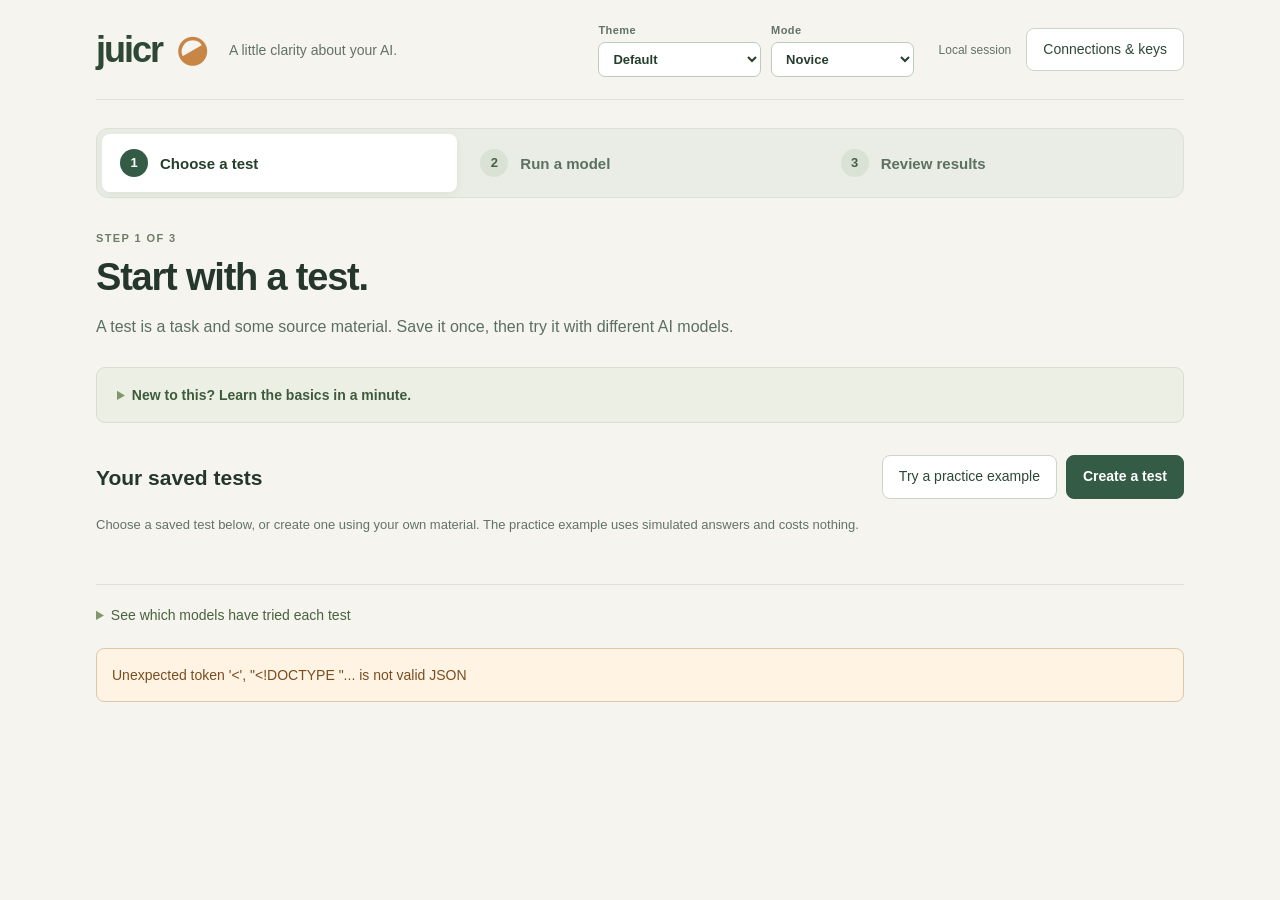
==== local_ui.html @ f1b184eb "Build local JUICR workbench with reusable tests and JSON CLI" ====
<!doctype html>
<html lang="en" data-theme="default" data-mode="novice"><head><meta charset="utf-8"><meta name="viewport" content="width=device-width, initial-scale=1"><title>JUICR · model workbench</title><script src="/local_appearance.js"></script><link rel="stylesheet" href="/local_ui.css"><script src="/local_ui.js" defer></script></head>
<body><main>
<header><a class="brand" href="/">juicr<span>◒</span></a><span class="tagline">A little clarity about your AI.</span><div class="appearance-controls"><label>Theme<select id="theme-choice" aria-label="Theme" title="Theme changes colors only"><option value="default">Default</option><option value="lemonade">Lemonade</option><option value="espresso">Espresso</option><option value="cyberpunk">Cyberpunk</option></select></label><label>Mode<select id="mode-choice" aria-label="Mode" title="Mode changes spacing and the amount of guidance"><option value="novice">Novice</option><option value="learned">Learned</option><option value="expert">Expert</option></select></label></div><div class="header-actions"><span id="connection">Local session</span><button id="connections-toggle" aria-expanded="false" aria-controls="connections-panel">Connections & keys</button></div></header><p id="appearance-status" class="sr-only" role="status" aria-live="polite"></p>
<nav class="journey" aria-label="Main steps"><button id="nav-tests" aria-current="step"><span>1</span> Choose a test</button><button id="nav-run"><span>2</span> Run a model</button><button id="nav-results"><span>3</span> Review results</button></nav>
<section class="intro"><div><div class="eyebrow" id="page-kicker">STEP 1 OF 3</div><h1 id="page-title">Start with a test.</h1><p id="page-description">A test is a task and some source material. Save it once, then try it with different AI models.</p></div></section>
<details class="basics"><summary>New to this? Learn the basics in a minute.</summary><div class="basics-grid"><div><strong>A test is the question.</strong><p>It keeps the task and source material the same, so you have a useful basis for comparison.</p></div><div><strong>A model writes the answer.</strong><p>Different models can approach the same task differently. A connection tells JUICR where that model runs.</p></div><div><strong>A result is one saved answer.</strong><p>Run one test now, another later. Your answers stay here so you can compare them when you’re ready.</p></div></div><p class="hint">Start with the saved settings. When you want to experiment, change one setting at a time and compare the answers. A faster answer is not necessarily a better answer.</p></details>
<section id="connections-panel" class="panel connections-panel" hidden><div class="section-head"><div><h2>Connect your model services</h2><p class="hint">An API key is a password that lets JUICR use a service. Enter it here once; it stays out of your saved results.</p></div><button id="connections-close" aria-label="Close connections">Close</button></div><div class="connection-cards">
<form id="lemonade-form" autocomplete="off"><h3>Lemonade <span id="lemonade-key-status" class="key-status">Not configured</span></h3><p class="hint">Models running on your own server.</p><label>Server address<input id="lemonade-url" type="url" value="http://10.138.6.1:13305/api/v1" required></label><label>Lemonade API key<input id="lemonade-key" type="password" autocomplete="new-password" placeholder="Paste your key here" aria-describedby="key-storage-note"></label><label class="remember"><input id="lemonade-remember" type="checkbox"> Remember on this computer</label><div class="connection-actions"><button type="submit">Save key</button><button type="button" id="lemonade-test">Test connection</button><button type="button" id="lemonade-remove">Remove key</button></div><p id="lemonade-feedback" class="hint" role="status"></p></form>
<form id="openrouter-form" autocomplete="off"><h3>OpenRouter <span id="openrouter-key-status" class="key-status">Not configured</span></h3><p class="hint">Hosted models. Sending a test may use paid credits.</p><label>OpenRouter API key<input id="openrouter-key" type="password" autocomplete="new-password" placeholder="Paste your key here" aria-describedby="key-storage-note"></label><label class="remember"><input id="openrouter-remember" type="checkbox"> Remember on this computer</label><div class="connection-actions"><button type="submit">Save key</button><button type="button" id="openrouter-test">Test connection</button><button type="button" id="openrouter-remove">Remove key</button></div><p id="openrouter-feedback" class="hint" role="status"></p></form>
</div><p id="key-storage-note" class="hint">Without Remember, your key lasts until JUICR closes. Remembered Windows keys are encrypted for your Windows account. Test connection only checks which models are available; it does not generate an answer.</p></section>
<section id="view-tests" class="page-view">
<div class="section-head"><h2>Your saved tests</h2><div class="actions"><button id="example">Try a practice example</button><button id="new" class="primary">Create a test</button></div></div>
<p class="hint">Choose a saved test below, or create one using your own material. The practice example uses simulated answers and costs nothing.</p><div id="test-list" class="test-cards"></div>
<section id="test-editor" class="panel editor" hidden><div class="section-head"><h2 id="editor-heading">Create a test</h2><button id="editor-close">Cancel</button></div><label>Give this test a name<input id="title" aria-label="Test title" placeholder="For example: Summarize a project update"></label><label>What kind of task is it?<select id="task"><option value="writing">Writing — compose, explain or summarize</option><option value="extraction">Extraction — pull specific facts into a structure</option></select></label><label>What should the model do?<textarea id="instructions" rows="3" placeholder="For example: Write a short, clear announcement. Keep every fact accurate."></textarea><small>Write the task as you would explain it to a person.</small></label><label>Source material<textarea id="content" rows="7" placeholder="Paste the text you want the model to work with."></textarea><small id="chars">0 characters</small></label><details><summary>Add background and answer requirements (optional)</summary><label>Background / context<textarea id="context" rows="3" placeholder="Any extra information the model needs to understand the task."></textarea></label><label>What should a good answer include?<textarea id="criteria" rows="3" placeholder="For example: Include the date and budget. Do not invent missing details."></textarea><small>These requirements go to the model. JUICR does not automatically score them.</small></label></details><p id="definition-status" class="hint"></p><div class="actions"><button id="save-test-definition" class="primary">Save test & choose a model →</button><button id="continue-unsaved">Try once without saving</button></div></section>
<details class="coverage-section"><summary>See which models have tried each test</summary><p class="hint">Each box belongs to one saved test and model. No results means it has not produced an answer for that test. Quick test loads everything for you; you still choose when to run it.</p><div class="coverage-controls"><label>Find a test<input id="test-filter" type="search" placeholder="Search test names"></label><label>Model focus<select id="coverage-model"><option value="">All tracked models</option></select></label><label class="remember"><input id="show-revisions" type="checkbox"> Include earlier test versions</label></div><div id="test-coverage" class="coverage-scroll"></div><p id="coverage-notice" class="hint" role="status"></p></details>
</section>
<section id="view-run" class="page-view" hidden>
<div class="lesson"><span class="lesson-icon">i</span><div><strong>You can run this without changing any settings.</strong><p>Choose where the model runs, then choose the model. The saved test settings are already loaded. Each click of Run test creates a new saved result.</p></div></div>
<div class="selected-test panel"><div><div class="eyebrow">YOUR TEST</div><h2 id="run-test-name">Choose a test first</h2><p id="run-test-summary" class="hint">Go to step 1 to choose or create a test.</p></div><button id="edit-test">Review or edit test</button></div>
<div id="columns"></div>
<details id="run-advanced" class="panel"><summary>More options: repeat a test or run several models</summary><p class="hint">One answer is a useful starting point. Repeats help you see how much a model’s answers vary.</p><div class="limits"><label>How many answers per model?<input id="repeats" type="number" min="1" max="20" value="1"><small>Each repeat is another request and may cost credits.</small></label><label>Random seed<input id="seed" type="number" min="0" value="17"><small>A starting value for randomness. The same seed does not guarantee the same answer.</small></label><label>Wait limit per answer (seconds)<input id="timeout" type="number" min="5" max="600" value="180"><small>Stops waiting after this time. The provider may still finish the request.</small></label></div><div class="actions"><button id="add">Add another model</button><button id="track-models">Add selected models to coverage</button><button id="save">Save a one-off setup</button></div></details>
<div id="changed-test" class="lesson" hidden><div><strong>You changed the saved test’s settings.</strong><p>To keep repeated tests comparable, save this as a new version before running.</p><button id="save-run-version">Save as a new test version</button></div></div>
<div class="runbar panel"><div><strong id="estimate"></strong><p id="runhint" class="hint"></p><p id="run-ready" class="hint"></p></div><div class="actions"><button id="back-tests">← Choose a different test</button><button id="run" class="primary" disabled>Run test →</button><button id="cancel" hidden>Stop after this answer</button></div></div>
</section>
<section id="view-results" class="page-view" hidden>
<div class="lesson"><span class="lesson-icon">i</span><div><strong>Read the answer first. Look at the numbers second.</strong><p>Check whether it follows your requirements and preserves the facts. Select two saved answers to compare them. Comparing saved answers does not use a model or cost credits.</p></div></div>
<section class="result-library"><div class="section-head"><h2>Saved answers <span id="result-count">0</span></h2><div class="actions"><button id="clear-coverage-filter" hidden>Show all tests and models</button><button id="refresh-results">Refresh</button><button id="clear-selection">Clear selection</button><button id="delete-selected" class="danger" disabled>Delete selected</button><button id="compare-results" class="primary" disabled>Compare selected (0)</button></div></div><label>Find a saved answer<input id="result-filter" type="search" placeholder="Search by test or model name"></label><div id="saved-results"></div><p id="library-notice" class="hint" role="status"></p></section>
<section class="results"><div class="section-head"><div><h2 id="output-title">Your answer</h2><p id="status" class="hint">No answer selected</p></div><button id="export" disabled>Download results</button></div><div id="results"><div class="empty"><h3>Your answers stay here.</h3><p>Run a model in step 2, or open a saved answer above.</p></div></div></section>
<details><summary>Previous runs and one-off setups</summary><div id="history"></div></details>
</section>
<p id="notice" class="notice" role="status" aria-live="polite"></p>
<div id="undo-bar" class="undo-bar" role="status" hidden><span id="undo-message"></span><button id="undo-delete">Undo deletion</button></div>
<dialog id="delete-dialog" aria-labelledby="delete-title" aria-describedby="delete-description"><h2 id="delete-title">Delete saved items?</h2><p id="delete-description"></p><label id="delete-related-label" class="remember" hidden><input id="delete-related" type="checkbox"><span id="delete-related-text">Also delete all results from this test</span></label><p class="hint">You can undo this deletion afterward.</p><p id="delete-error" class="notice" role="status"></p><div class="actions"><button id="delete-cancel">Cancel</button><button id="delete-confirm" class="danger primary">Delete</button></div></dialog>
</main></body></html>
---- local_ui.css ----
/* Default preserves the original palette exactly. Theme roles change colors only. */
:root{color-scheme:light;--paint-25362d:#25362d;--paint-f5f4ef:#f5f4ef;--paint-dce2da:#dce2da;--paint-627268:#627268;--paint-345b45:#345b45;--paint-f0bd87:#f0bd87;--paint-cbd5ca:#cbd5ca;--paint-fff:#fff;--paint-2d4838:#2d4838;--paint-edf3e9:#edf3e9;--paint-739478:#739478;--paint-244732:#244732;--paint-d99955:#d99955;--paint-bdcbbd:#bdcbbd;--paint-263e2d:#263e2d;--paint-567d59:#567d59;--paint-7b9e6c25:#7b9e6c25;--paint-2e4835:#2e4835;--paint-c78645:#c78645;--paint-e9ede5:#e9ede5;--paint-dbe2d5:#dbe2d5;--paint-5d7062:#5d7062;--paint-d9e2d4:#d9e2d4;--paint-466048:#466048;--paint-344b3810:#344b3810;--paint-243f2b:#243f2b;--paint-5b6f60:#5b6f60;--paint-6c7d68:#6c7d68;--paint-d8dfcf:#d8dfcf;--paint-ecf0e4:#ecf0e4;--paint-3d5b3c:#3d5b3c;--paint-52674f:#52674f;--paint-d5dfd1:#d5dfd1;--paint-6f806a:#6f806a;--paint-b9c9b0:#b9c9b0;--paint-5c7456:#5c7456;--paint-f2f5ed:#f2f5ed;--paint-eef2e5:#eef2e5;--paint-d4dfc5:#d4dfc5;--paint-58704f:#58704f;--paint-d8e3ca:#d8e3ca;--paint-456132:#456132;--paint-63765a:#63765a;--paint-e3e8df:#e3e8df;--paint-728269:#728269;--paint-f8faf4:#f8faf4;--paint-e0e7da:#e0e7da;--paint-63745b:#63745b;--paint-e9efdf:#e9efdf;--paint-cfdcc0:#cfdcc0;--paint-7a4c20:#7a4c20;--paint-dec6a9:#dec6a9;--paint-fff4e4:#fff4e4;--paint-dfe8d4:#dfe8d4;--paint-dce3d7:#dce3d7;--paint-6b7e62:#6b7e62;--paint-718c57:#718c57;--paint-edf3e4:#edf3e4;--paint-cedac5:#cedac5;--paint-7a5a30:#7a5a30;--paint-6d7e63:#6d7e63;--paint-30462f:#30462f;--paint-b77d5f:#b77d5f;--paint-6a7b63:#6a7b63;--paint-6b7c62:#6b7c62;--paint-e6eedc:#e6eedc;--paint-c5d6b2:#c5d6b2;--paint-775325:#775325;--paint-fff0d8:#fff0d8;--paint-dfc59a:#dfc59a;--paint-48633d:#48633d;--paint-7f986a:#7f986a;--paint-6c7d64:#6c7d64;--paint-d2ddc8:#d2ddc8;--paint-e6eddb:#e6eddb;--paint-6d7e61:#6d7e61;--paint-8b6537:#8b6537;--paint-466332:#466332;--paint-f5f7f0:#f5f7f0;--paint-d9e2d0:#d9e2d0;--paint-678156:#678156;--paint-9b3d31:#9b3d31;--paint-d2afa5:#d2afa5;--paint-822a20:#822a20;--paint-fceee8:#fceee8;--paint-b77565:#b77565;--paint-a44f3e:#a44f3e;--paint-853b2e:#853b2e;--paint-e5eedb:#e5eedb;--paint-becfb0:#becfb0;--paint-ccd6c3:#ccd6c3;--paint-18351b30:#18351b30;--paint-1e302b66:#1e302b66;--paint-faf2e9:#faf2e9;}
:root{font-family:Inter,Segoe UI,sans-serif;color:var(--paint-25362d);background:var(--paint-f5f4ef);font-size:16px;--line:var(--paint-dce2da);--muted:var(--paint-627268);--green:var(--paint-345b45);--orange:var(--paint-f0bd87)}*{box-sizing:border-box}body{margin:0}main{max-width:1160px;margin:auto;padding:0 36px 60px}h1,h2,h3,p{margin-top:0}h1{font-size:38px;letter-spacing:-1.2px;line-height:1.15;margin-bottom:14px;font-weight:600}h2{font-size:21px;line-height:1.4;font-weight:600;margin-bottom:8px}h3{font-size:18px;line-height:1.4}p{line-height:1.65}button,input,select,textarea{font:inherit}button{cursor:pointer;border:1px solid var(--paint-cbd5ca);background:var(--paint-fff);color:var(--paint-2d4838);border-radius:8px;padding:11px 16px;font-size:14px;line-height:1.4;transition:.15s}button:hover{background:var(--paint-edf3e9);border-color:var(--paint-739478)}button:disabled{opacity:.5;cursor:default}button.primary{background:var(--green);color:var(--paint-fff);border-color:var(--green);font-weight:600}button.primary:hover{background:var(--paint-244732)}button:focus-visible,a:focus-visible,summary:focus-visible{outline:3px solid var(--paint-d99955);outline-offset:3px}[hidden]{display:none!important}input,select,textarea{width:100%;padding:12px 13px;border:1px solid var(--paint-bdcbbd);background:var(--paint-fff);border-radius:7px;color:var(--paint-263e2d);outline:none;font-size:15px}input:focus,select:focus,textarea:focus{border-color:var(--paint-567d59);box-shadow:0 0 0 3px var(--paint-7b9e6c25)}textarea{resize:vertical;line-height:1.65}label{display:block;font-size:14px;font-weight:600;line-height:1.5;margin:22px 0 0}label input,label select,label textarea{margin-top:8px}label small{display:block;font-size:13px;font-weight:400;line-height:1.6;color:var(--muted);margin-top:7px}header{height:100px;display:flex;gap:25px;align-items:center;border-bottom:1px solid var(--line)}.brand{font-weight:800;font-size:36px;color:var(--paint-2e4835);text-decoration:none;letter-spacing:-2px;display:flex;gap:13px;align-items:center}.brand span{color:var(--paint-c78645);transform:rotate(-30deg)}.tagline{font-size:14px;color:var(--muted);flex:1}.header-actions{display:flex;align-items:center;gap:15px}.header-actions>span{font-size:12px;color:var(--muted)}.journey{display:flex;margin:28px 0 0;background:var(--paint-e9ede5);border:1px solid var(--paint-dbe2d5);padding:5px;border-radius:12px;gap:5px}.journey button{display:flex;align-items:center;gap:12px;flex:1;padding:15px 18px;border:0;background:transparent;color:var(--paint-5d7062);text-align:left;font-size:15px;font-weight:600}.journey button span{display:inline-flex;align-items:center;justify-content:center;width:28px;height:28px;border-radius:50%;background:var(--paint-d9e2d4);color:var(--paint-466048);font-size:13px;flex-shrink:0}.journey button[aria-current]{background:var(--paint-fff);box-shadow:0 2px 8px var(--paint-344b3810);color:var(--paint-243f2b)}.journey button[aria-current] span{background:var(--green);color:var(--paint-fff)}.intro{padding:34px 0 8px;max-width:800px}.intro p{color:var(--paint-5b6f60);font-size:16px;margin-bottom:19px;max-width:720px}.eyebrow{font-size:11px;font-weight:700;color:var(--paint-6c7d68);letter-spacing:1.4px;margin-bottom:12px}.basics{border:1px solid var(--paint-d8dfcf);border-radius:9px;padding:16px 20px;background:var(--paint-ecf0e4);margin:0 0 32px}.basics summary{color:var(--paint-3d5b3c);font-size:14px;font-weight:600}.basics-grid{display:grid;grid-template-columns:repeat(3,1fr);gap:24px;margin-top:22px}.basics p{font-size:14px;color:var(--paint-52674f);margin:9px 0 0}.basics>.hint{padding-top:18px}.section-head{display:flex;align-items:center;justify-content:space-between;gap:20px;margin-bottom:15px}.section-head h2{margin-bottom:0}.actions{display:flex;flex-wrap:wrap;gap:9px;align-items:center}.hint{font-size:13px;font-weight:400;line-height:1.65;color:var(--muted);margin:10px 0}.panel{background:var(--paint-fff);border:1px solid var(--line);border-radius:12px;padding:27px;margin-bottom:24px}.editor{margin-top:24px}.editor>label{max-width:850px}.editor details{max-width:850px}.editor>.actions{padding-top:16px}.test-cards{display:grid;grid-template-columns:repeat(2,minmax(0,1fr));gap:18px;margin:22px 0 26px}.test-card{border:1px solid var(--paint-d5dfd1);background:var(--paint-fff);border-radius:12px;padding:23px;display:flex;flex-direction:column;gap:10px}.test-card h3{margin:0}.test-card p{font-size:14px;color:var(--muted);margin:0}.test-card .test-meta{font-size:12px;color:var(--paint-6f806a)}.test-card .actions{margin-top:auto;padding-top:12px}.test-card button{font-size:13px}.empty{border:1px dashed var(--paint-b9c9b0);padding:30px;text-align:center;border-radius:10px;color:var(--paint-5c7456);background:var(--paint-f2f5ed);grid-column:1/-1}.empty h3{font-size:18px;margin-bottom:10px}.empty p{font-size:14px;margin-bottom:0}.lesson{display:flex;gap:17px;background:var(--paint-eef2e5);border:1px solid var(--paint-d4dfc5);border-radius:10px;padding:20px 23px;margin-bottom:24px}.lesson strong{font-size:15px}.lesson p{font-size:14px;color:var(--paint-58704f);margin:7px 0 0}.lesson-icon{height:27px;width:27px;border-radius:50%;display:flex;align-items:center;justify-content:center;font-weight:700;background:var(--paint-d8e3ca);color:var(--paint-456132);flex-shrink:0}.selected-test{display:flex;align-items:center;justify-content:space-between;gap:20px}.selected-test .eyebrow{margin-bottom:8px}.selected-test h2{margin-bottom:2px}.selected-test .hint{margin-bottom:0}.model-card{background:var(--paint-fff);border:1px solid var(--line);border-radius:12px;padding:26px;margin-bottom:22px}.card-top{display:flex;justify-content:space-between;gap:12px;align-items:center}.card-top h3{margin:0}.card-top .batch-actions{display:flex;gap:7px}.card-top button{font-size:12px;padding:6px 9px}.model-picker label{margin-top:18px}.model-picker-foot{display:flex;gap:15px;align-items:center;justify-content:space-between;margin-top:9px}.model-picker-foot span{font-size:12px;color:var(--muted);line-height:1.6;overflow-wrap:anywhere}.model-picker-foot button{font-size:12px;padding:6px 10px}.provider-note{font-size:13px;color:var(--paint-63765a);margin-top:16px;line-height:1.6}.setting-grid,.limits{display:grid;grid-template-columns:repeat(2,minmax(0,1fr));gap:4px 22px}.setting-grid>label{border-bottom:1px solid var(--paint-e3e8df);padding-bottom:19px}.limits label{font-size:13px}.section-label{font-size:12px;letter-spacing:1px;color:var(--paint-728269);font-weight:600;margin-top:25px}.section-label small{font-weight:400;letter-spacing:0;margin-left:15px}.advanced-settings{background:var(--paint-f8faf4);padding:17px 20px;border:1px solid var(--paint-e0e7da);border-radius:8px}.advanced-settings summary{font-weight:600}.advanced-settings .actions{margin-top:15px}.setting-help{font-size:13px;font-weight:400;line-height:1.65;color:var(--paint-63745b);margin-top:8px;display:block}.basic-controls{display:grid;grid-template-columns:1fr 1fr;gap:0 22px}.runbar{background:var(--paint-e9efdf);border-color:var(--paint-cfdcc0)}.runbar>.actions{margin-top:20px}.runbar strong{font-size:17px}.runbar .hint{margin:7px 0}.notice{font-size:14px;color:var(--paint-7a4c20);line-height:1.6;white-space:pre-wrap}.notice:not(:empty){border:1px solid var(--paint-dec6a9);background:var(--paint-fff4e4);border-radius:8px;padding:15px;margin:22px 0 0}.result-library>label{max-width:550px;margin:22px 0}.result-library h2 span{background:var(--paint-dfe8d4);font-size:13px;padding:3px 9px;border-radius:12px;margin-left:8px}.saved-result-row{display:flex;gap:15px;align-items:center;background:var(--paint-fff);padding:17px 18px;border:1px solid var(--paint-dce3d7);border-radius:8px;margin-bottom:9px}.saved-result-row>input{width:19px;height:19px;flex-shrink:0;accent-color:var(--green);cursor:pointer}.saved-detail{flex:1;min-width:0}.saved-detail strong{font-size:14px;overflow-wrap:anywhere}.saved-detail small{display:block;font-size:12px;color:var(--paint-6b7e62);margin-top:6px;line-height:1.6;overflow-wrap:anywhere}.saved-result-row.selected{border-color:var(--paint-718c57);background:var(--paint-edf3e4)}.saved-result-row button{font-size:13px}.results{margin-top:30px;padding-top:26px;border-top:1px solid var(--line)}.output-grid{display:grid;grid-template-columns:repeat(2,minmax(0,1fr));gap:20px;margin-top:20px}.output{background:var(--paint-fff);border:1px solid var(--paint-cedac5);border-radius:11px;padding:24px}.output:only-child{grid-column:1/-1}.output h3{margin-bottom:8px;font-size:17px}.output .badge{font-size:12px;color:var(--paint-7a5a30);line-height:1.6;overflow-wrap:anywhere}.output .metrics{font-size:12px;color:var(--paint-6d7e63);line-height:1.7}.output pre{white-space:pre-wrap;overflow-wrap:anywhere;font:15px/1.8 Inter,Segoe UI,sans-serif;color:var(--paint-30462f)}.output details pre{font:12px/1.65 Consolas,monospace}.output.error{border-color:var(--paint-b77d5f)}.saved-caption{font-size:12px;color:var(--paint-6a7b63);line-height:1.7}.repeat-title{font-size:12px;letter-spacing:.5px;color:var(--paint-6b7c62);margin:24px 0 8px}.comparison-input-note{font-size:14px;line-height:1.7;padding:17px;background:var(--paint-e6eedc);border:1px solid var(--paint-c5d6b2);border-radius:9px;margin-top:20px}.comparison-input-note.different{color:var(--paint-775325);background:var(--paint-fff0d8);border-color:var(--paint-dfc59a)}details{border-top:1px solid var(--line);padding-top:19px;margin-top:23px}summary{cursor:pointer;font-size:14px;line-height:1.6;color:var(--paint-48633d)}summary::marker{color:var(--paint-7f986a)}details>.hint{margin-top:15px}#history button{display:inline-block;font-size:12px;text-align:left;margin:10px 10px 0 0}#history small{display:block;color:var(--paint-6c7d64);font-size:11px}.coverage-controls{display:grid;grid-template-columns:1fr 1fr auto;gap:18px;align-items:center;margin-bottom:20px}.coverage-scroll{overflow:auto}.coverage-table{width:100%;border-collapse:collapse;font-size:13px}.coverage-table th,.coverage-table td{text-align:left;border:1px solid var(--paint-d2ddc8);padding:17px;min-width:200px;vertical-align:top}.coverage-table th{background:var(--paint-e6eddb)}.coverage-table th small{display:block;color:var(--paint-6d7e61);margin-top:8px;font-size:11px;font-weight:400;overflow-wrap:anywhere}.coverage-table td{background:var(--paint-fff)}.coverage-table button{font-size:12px;padding:7px 10px;margin:10px 5px 0 0}.coverage-missing{color:var(--paint-8b6537);font-size:13px}.coverage-present{color:var(--paint-466332);font-size:13px}.remember{display:flex;align-items:center;gap:9px;font-size:13px;font-weight:400}.remember input{margin:0;width:17px;height:17px;accent-color:var(--green)}.connection-cards{display:grid;grid-template-columns:repeat(2,minmax(0,1fr));gap:25px}.connection-cards form{padding:20px;background:var(--paint-f5f7f0);border:1px solid var(--paint-d9e2d0);border-radius:9px}.connection-cards h3{font-size:17px}.key-status{display:block;font-size:12px;font-weight:400;margin-top:8px;color:var(--paint-678156)}.connection-actions{display:flex;flex-wrap:wrap;gap:8px;margin-top:20px}.connection-actions button{font-size:12px}.connections-panel{margin-bottom:30px}.connections-panel .section-head{align-items:flex-start}
@media(max-width:780px){main{padding:0 18px 35px}header{height:85px;gap:10px}.tagline,.header-actions>span{display:none}.header-actions{margin-left:auto}.brand{font-size:31px}.journey{margin-top:20px}.journey button{font-size:12px;padding:12px 8px;gap:6px;flex-direction:column;align-items:flex-start}.journey button span{width:24px;height:24px;font-size:11px}h1{font-size:30px}.intro{padding-top:27px}.test-cards,.basics-grid,.connection-cards,.setting-grid,.limits,.basic-controls,.output-grid,.coverage-controls{grid-template-columns:1fr}.panel,.model-card{padding:20px}.section-head{align-items:flex-start;flex-wrap:wrap;gap:12px}.selected-test{align-items:flex-start;flex-direction:column}.result-library .actions{gap:6px}.result-library .actions button{font-size:12px;padding:9px 10px}.saved-result-row{padding:15px 11px;gap:10px}.saved-detail strong{font-size:13px}.output{padding:20px}.basics-grid{gap:15px}.lesson{padding:17px;gap:10px}.lesson-icon{display:none}}
.model-picker{display:grid;grid-template-columns:1fr 1fr;gap:0 20px}.model-picker-foot{grid-column:1/-1}@media(max-width:780px){.model-picker{grid-template-columns:1fr}}
.journey{position:sticky;top:0;z-index:20}
.editor,.results,#saved-results{scroll-margin-top:120px}
.danger{color:var(--paint-9b3d31);border-color:var(--paint-d2afa5)}.danger:hover{color:var(--paint-822a20);background:var(--paint-fceee8);border-color:var(--paint-b77565)}.danger.primary{background:var(--paint-a44f3e);border-color:var(--paint-a44f3e);color:var(--paint-fff)}.danger.primary:hover{background:var(--paint-853b2e)}.undo-bar{display:flex;align-items:center;justify-content:space-between;gap:15px;background:var(--paint-e5eedb);border:1px solid var(--paint-becfb0);border-radius:9px;padding:17px;margin-top:24px;font-size:14px}dialog{border:1px solid var(--paint-ccd6c3);border-radius:13px;padding:29px;color:var(--paint-25362d);background:var(--paint-fff);max-width:540px;width:calc(100% - 36px);box-shadow:0 20px 60px var(--paint-18351b30)}dialog::backdrop{background:var(--paint-1e302b66)}dialog p{font-size:15px;line-height:1.7}dialog .actions{justify-content:flex-end;margin-top:24px}dialog .remember{align-items:flex-start;padding:15px;background:var(--paint-faf2e9);border-radius:8px}dialog .remember input{flex-shrink:0;margin-top:2px}.saved-result-row>.actions{flex-shrink:0}.saved-result-row>.actions button{padding:8px 10px}@media(max-width:780px){.saved-result-row>.actions{flex-direction:column;gap:5px}.undo-bar{align-items:flex-start;flex-direction:column}}

/* Independent theme palettes. No layout or guidance rules belong here. */
:root[data-theme=lemonade]{color-scheme:light;--theme-bg:#fffce9;--theme-surface:#fffef3;--theme-fg:#394021;--theme-border:#dcd9a5;--theme-border-strong:#929641;--theme-primary:#e4c334;--theme-primary-hover:#d6b126;--theme-accent:#ad7810;--theme-focus:#856500;--theme-focus-glow:#b79a2133;--theme-shadow:#584a131a;--theme-backdrop:#39371977;--theme-warning:#815713;--theme-warning-bg:#fff0c5;--theme-warning-border:#d3b15b;--theme-danger:#963d30;--theme-danger-border:#d4a18b;--theme-danger-bg:#fff0df;--theme-danger-fill:#a64b37;--theme-danger-hover:#873a2c;--theme-soft:#fff9d8;--theme-tint:#f1efbd;--theme-muted:#626d3c;--theme-on-primary:#34300d;--theme-on-danger:#fffef3;}
:root[data-theme=espresso]{color-scheme:dark;--theme-bg:#1d1714;--theme-surface:#2c221d;--theme-fg:#f2dfce;--theme-border:#594638;--theme-border-strong:#aa8768;--theme-primary:#d9af80;--theme-primary-hover:#efc697;--theme-accent:#efbb80;--theme-focus:#f2c68f;--theme-focus-glow:#d9af8038;--theme-shadow:#00000035;--theme-backdrop:#0a0705b3;--theme-warning:#f2c684;--theme-warning-bg:#45341e;--theme-warning-border:#9c7745;--theme-danger:#f2ac96;--theme-danger-border:#a9705f;--theme-danger-bg:#4a2c25;--theme-danger-fill:#a64a38;--theme-danger-hover:#bf614a;--theme-soft:#30261f;--theme-tint:#3a2e24;--theme-muted:#c1a890;--theme-on-primary:#271a10;--theme-on-danger:#fff4e9;}
:root[data-theme=cyberpunk]{color-scheme:dark;--theme-bg:#090c18;--theme-surface:#14182b;--theme-fg:#ebedff;--theme-border:#3a4565;--theme-border-strong:#7a8abd;--theme-primary:#48e1db;--theme-primary-hover:#8bf7ec;--theme-accent:#f783df;--theme-focus:#f3e86a;--theme-focus-glow:#48e1db38;--theme-shadow:#00031055;--theme-backdrop:#030618bb;--theme-warning:#f5dc85;--theme-warning-bg:#38301e;--theme-warning-border:#a48e46;--theme-danger:#ffa0bc;--theme-danger-border:#b75f80;--theme-danger-bg:#3c2039;--theme-danger-fill:#ae345d;--theme-danger-hover:#cc4774;--theme-soft:#181e35;--theme-tint:#202945;--theme-muted:#b4bbd6;--theme-on-primary:#071b22;--theme-on-danger:#fff3f9;}
:root:not([data-theme=default]){--paint-25362d:var(--theme-fg);--paint-f5f4ef:var(--theme-bg);--paint-dce2da:var(--theme-border);--paint-627268:var(--theme-muted);--paint-345b45:var(--theme-primary);--paint-f0bd87:var(--theme-accent);--paint-cbd5ca:var(--theme-border);--paint-fff:var(--theme-surface);--paint-2d4838:var(--theme-fg);--paint-edf3e9:var(--theme-tint);--paint-739478:var(--theme-border-strong);--paint-244732:var(--theme-primary-hover);--paint-d99955:var(--theme-focus);--paint-bdcbbd:var(--theme-border);--paint-263e2d:var(--theme-fg);--paint-567d59:var(--theme-border-strong);--paint-7b9e6c25:var(--theme-focus-glow);--paint-2e4835:var(--theme-fg);--paint-c78645:var(--theme-accent);--paint-e9ede5:var(--theme-soft);--paint-dbe2d5:var(--theme-border);--paint-5d7062:var(--theme-muted);--paint-d9e2d4:var(--theme-tint);--paint-466048:var(--theme-muted);--paint-344b3810:var(--theme-shadow);--paint-243f2b:var(--theme-fg);--paint-5b6f60:var(--theme-muted);--paint-6c7d68:var(--theme-muted);--paint-d8dfcf:var(--theme-border);--paint-ecf0e4:var(--theme-tint);--paint-3d5b3c:var(--theme-muted);--paint-52674f:var(--theme-muted);--paint-d5dfd1:var(--theme-border);--paint-6f806a:var(--theme-muted);--paint-b9c9b0:var(--theme-border);--paint-5c7456:var(--theme-muted);--paint-f2f5ed:var(--theme-tint);--paint-eef2e5:var(--theme-tint);--paint-d4dfc5:var(--theme-border);--paint-58704f:var(--theme-muted);--paint-d8e3ca:var(--theme-tint);--paint-456132:var(--theme-muted);--paint-63765a:var(--theme-muted);--paint-e3e8df:var(--theme-border);--paint-728269:var(--theme-muted);--paint-f8faf4:var(--theme-soft);--paint-e0e7da:var(--theme-border);--paint-63745b:var(--theme-muted);--paint-e9efdf:var(--theme-tint);--paint-cfdcc0:var(--theme-border);--paint-7a4c20:var(--theme-warning);--paint-dec6a9:var(--theme-warning-border);--paint-fff4e4:var(--theme-warning-bg);--paint-dfe8d4:var(--theme-tint);--paint-dce3d7:var(--theme-border);--paint-6b7e62:var(--theme-muted);--paint-718c57:var(--theme-border-strong);--paint-edf3e4:var(--theme-tint);--paint-cedac5:var(--theme-border);--paint-7a5a30:var(--theme-warning);--paint-6d7e63:var(--theme-muted);--paint-30462f:var(--theme-fg);--paint-b77d5f:var(--theme-danger-border);--paint-6a7b63:var(--theme-muted);--paint-6b7c62:var(--theme-muted);--paint-e6eedc:var(--theme-tint);--paint-c5d6b2:var(--theme-border);--paint-775325:var(--theme-warning);--paint-fff0d8:var(--theme-warning-bg);--paint-dfc59a:var(--theme-warning-border);--paint-48633d:var(--theme-muted);--paint-7f986a:var(--theme-muted);--paint-6c7d64:var(--theme-muted);--paint-d2ddc8:var(--theme-border);--paint-e6eddb:var(--theme-tint);--paint-6d7e61:var(--theme-muted);--paint-8b6537:var(--theme-warning);--paint-466332:var(--theme-muted);--paint-f5f7f0:var(--theme-soft);--paint-d9e2d0:var(--theme-border);--paint-678156:var(--theme-muted);--paint-9b3d31:var(--theme-danger);--paint-d2afa5:var(--theme-danger-border);--paint-822a20:var(--theme-danger);--paint-fceee8:var(--theme-danger-bg);--paint-b77565:var(--theme-danger-border);--paint-a44f3e:var(--theme-danger-fill);--paint-853b2e:var(--theme-danger-hover);--paint-e5eedb:var(--theme-tint);--paint-becfb0:var(--theme-border);--paint-ccd6c3:var(--theme-border);--paint-18351b30:var(--theme-shadow);--paint-1e302b66:var(--theme-backdrop);--paint-faf2e9:var(--theme-warning-bg);}
:root:not([data-theme=default]) button.primary,:root:not([data-theme=default]) .journey button[aria-current] span{color:var(--theme-on-primary)}
:root:not([data-theme=default]) button.danger.primary{color:var(--theme-on-danger)}

/* Theme and mode controls remain visible at every experience level. */
.appearance-controls{display:flex;gap:10px;align-items:center}.appearance-controls label{font-size:11px;letter-spacing:.04em;margin:0;font-weight:600;color:var(--muted)}.appearance-controls select{font-size:13px;padding:8px 25px 8px 10px;margin-top:4px;min-width:112px}.sr-only{position:absolute;width:1px;height:1px;padding:0;margin:-1px;overflow:hidden;clip:rect(0,0,0,0);white-space:nowrap;border:0}

/* Modes change density and guidance only. Novice uses the original layout. */
:root[data-mode=learned]{font-size:15px}
:root[data-mode=learned] main{max-width:1280px;padding:0 28px 40px}
:root[data-mode=learned] header{height:84px;gap:20px}
:root[data-mode=learned] .tagline,:root[data-mode=learned] .basics{display:none}
:root[data-mode=learned] .journey{margin-top:20px}
:root[data-mode=learned] .journey button{padding:11px 15px;font-size:14px}
:root[data-mode=learned] .intro{padding:25px 0 5px}
:root[data-mode=learned] h1{font-size:31px;margin-bottom:10px}
:root[data-mode=learned] h2{font-size:19px}
:root[data-mode=learned] h3{font-size:16px}
:root[data-mode=learned] .intro p{font-size:14px;margin-bottom:18px}
:root[data-mode=learned] .panel,:root[data-mode=learned] .model-card{padding:20px;margin-bottom:18px}
:root[data-mode=learned] label{margin-top:16px}
:root[data-mode=learned] input,:root[data-mode=learned] select,:root[data-mode=learned] textarea{padding:10px 11px;font-size:14px}
:root[data-mode=learned] button{padding:9px 13px;font-size:13px}
:root[data-mode=learned] .lesson{padding:14px 18px;margin-bottom:18px}
:root[data-mode=learned] .lesson:not(#changed-test) p{display:none}
:root[data-mode=learned] .test-cards{gap:14px;margin:17px 0 20px}
:root[data-mode=learned] .test-card{padding:18px;gap:8px}
:root[data-mode=learned] .test-card>p:not(.test-meta){display:-webkit-box;-webkit-line-clamp:2;-webkit-box-orient:vertical;overflow:hidden}
:root[data-mode=learned] .saved-result-row{padding:13px 15px;margin-bottom:7px}
:root[data-mode=learned] .output{padding:19px}
:root[data-mode=learned] .output-grid{gap:16px;margin-top:16px}
:root[data-mode=learned] details{margin-top:18px;padding-top:14px}
:root[data-mode=learned] .coverage-table th,:root[data-mode=learned] .coverage-table td{padding:13px;min-width:180px}
:root[data-mode=learned] .setting-help{font-size:12px;line-height:1.55}

:root[data-mode=expert]{font-size:14px}
:root[data-mode=expert] main{max-width:1480px;padding:0 20px 30px}
:root[data-mode=expert] header{height:70px;gap:16px}
:root[data-mode=expert] .brand{font-size:30px;flex:1}
:root[data-mode=expert] .tagline,:root[data-mode=expert] .basics,:root[data-mode=expert] #page-description,:root[data-mode=expert] #page-kicker,:root[data-mode=expert] .provider-note,:root[data-mode=expert] .setting-help,:root[data-mode=expert] .lesson:not(#changed-test){display:none}
:root[data-mode=expert] .page-view>.hint,:root[data-mode=expert] #run-advanced>.hint,:root[data-mode=expert] .coverage-section>.hint,:root[data-mode=expert] .advanced-settings>.hint,:root[data-mode=expert] .editor label small:not(#chars),:root[data-mode=expert] #connections-panel>.section-head .hint,:root[data-mode=expert] .connection-cards form>.hint:empty{display:none}
:root[data-mode=expert] .journey{margin-top:12px;padding:3px}
:root[data-mode=expert] .journey button{padding:8px 12px;font-size:13px;gap:8px}
:root[data-mode=expert] .journey button span{width:22px;height:22px;font-size:11px}
:root[data-mode=expert] .intro{padding:19px 0 12px}
:root[data-mode=expert] h1{font-size:25px;margin:0}
:root[data-mode=expert] h2{font-size:17px}
:root[data-mode=expert] h3{font-size:15px}
:root[data-mode=expert] .section-head{margin-bottom:10px;gap:12px}
:root[data-mode=expert] .panel,:root[data-mode=expert] .model-card{padding:15px;margin-bottom:12px}
:root[data-mode=expert] label{font-size:13px;margin-top:11px}
:root[data-mode=expert] input,:root[data-mode=expert] select,:root[data-mode=expert] textarea{font-size:13px;padding:8px 10px}
:root[data-mode=expert] label input,:root[data-mode=expert] label select,:root[data-mode=expert] label textarea{margin-top:5px}
:root[data-mode=expert] textarea{line-height:1.5}
:root[data-mode=expert] button{font-size:12px;padding:7px 11px}
:root[data-mode=expert] .test-cards{grid-template-columns:repeat(3,minmax(0,1fr));gap:10px;margin:10px 0 15px}
:root[data-mode=expert] .test-card{padding:14px;gap:7px}
:root[data-mode=expert] .test-card .actions{padding-top:5px}
:root[data-mode=expert] .test-card>p:not(.test-meta){display:-webkit-box;-webkit-line-clamp:1;-webkit-box-orient:vertical;overflow:hidden}
:root[data-mode=expert] .hint{font-size:12px;margin:6px 0;line-height:1.5}
:root[data-mode=expert] .saved-result-row{padding:9px 12px;margin-bottom:5px;gap:10px}
:root[data-mode=expert] .saved-detail small{margin-top:3px;font-size:11px}
:root[data-mode=expert] .output-grid{gap:12px;margin-top:12px}
:root[data-mode=expert] .output{padding:16px}
:root[data-mode=expert] .output pre{font-size:14px;line-height:1.6}
:root[data-mode=expert] .results{margin-top:18px;padding-top:17px}
:root[data-mode=expert] details{margin-top:12px;padding-top:10px}
:root[data-mode=expert] summary{font-size:13px}
:root[data-mode=expert] .advanced-settings{padding:11px 14px}
:root[data-mode=expert] .setting-grid{grid-template-columns:repeat(4,minmax(0,1fr));gap:0 14px}
:root[data-mode=expert] .setting-grid>label{padding-bottom:10px}
:root[data-mode=expert] .coverage-table th,:root[data-mode=expert] .coverage-table td{padding:10px;min-width:160px;font-size:12px}
:root[data-mode=expert] .coverage-table button{font-size:11px;padding:6px 9px;margin-top:6px}
:root[data-mode=expert] .connection-cards{gap:15px}
:root[data-mode=expert] .connection-cards form{padding:14px}
:root[data-mode=expert] .connection-actions{margin-top:12px;gap:7px}
:root[data-mode=expert] .runbar>.actions{margin-top:12px}
:root[data-mode=expert] .model-picker-foot{margin-top:6px}
:root[data-mode=expert] .model-picker label{margin-top:12px}
:root[data-mode=expert] .appearance-controls label,:root[data-mode=learned] .appearance-controls label{margin:0;font-size:11px}
:root[data-mode=expert] .appearance-controls select,:root[data-mode=learned] .appearance-controls select{padding:7px 22px 7px 9px;min-width:105px;font-size:12px;margin-top:3px}
@media(max-width:1050px){header{gap:15px}.tagline{display:none}.header-actions>span{display:none}:root[data-mode=expert] .setting-grid{grid-template-columns:repeat(2,minmax(0,1fr))}}
@media(max-width:780px){header,:root[data-mode=learned] header,:root[data-mode=expert] header{height:auto;min-height:100px;flex-wrap:wrap;padding:15px 0;gap:12px}.appearance-controls{order:3;width:100%;gap:12px}.appearance-controls label,:root[data-mode=learned] .appearance-controls label,:root[data-mode=expert] .appearance-controls label{flex:1}.appearance-controls select,:root[data-mode=learned] .appearance-controls select,:root[data-mode=expert] .appearance-controls select{min-height:42px;width:100%;font-size:14px}:root[data-mode=learned] main,:root[data-mode=expert] main{padding:0 14px 25px}:root[data-mode=learned] .test-cards,:root[data-mode=expert] .test-cards,:root[data-mode=learned] .setting-grid,:root[data-mode=expert] .setting-grid{grid-template-columns:1fr}:root[data-mode=expert] input,:root[data-mode=expert] select,:root[data-mode=expert] textarea{font-size:16px;min-height:42px}:root[data-mode=expert] button,:root[data-mode=learned] button{min-height:40px}:root[data-mode=expert] .saved-result-row>.actions button{min-height:36px}}
/* Palette changes apply immediately, avoiding low-contrast intermediate colors. */ button{transition:border-color .15s,box-shadow .15s}
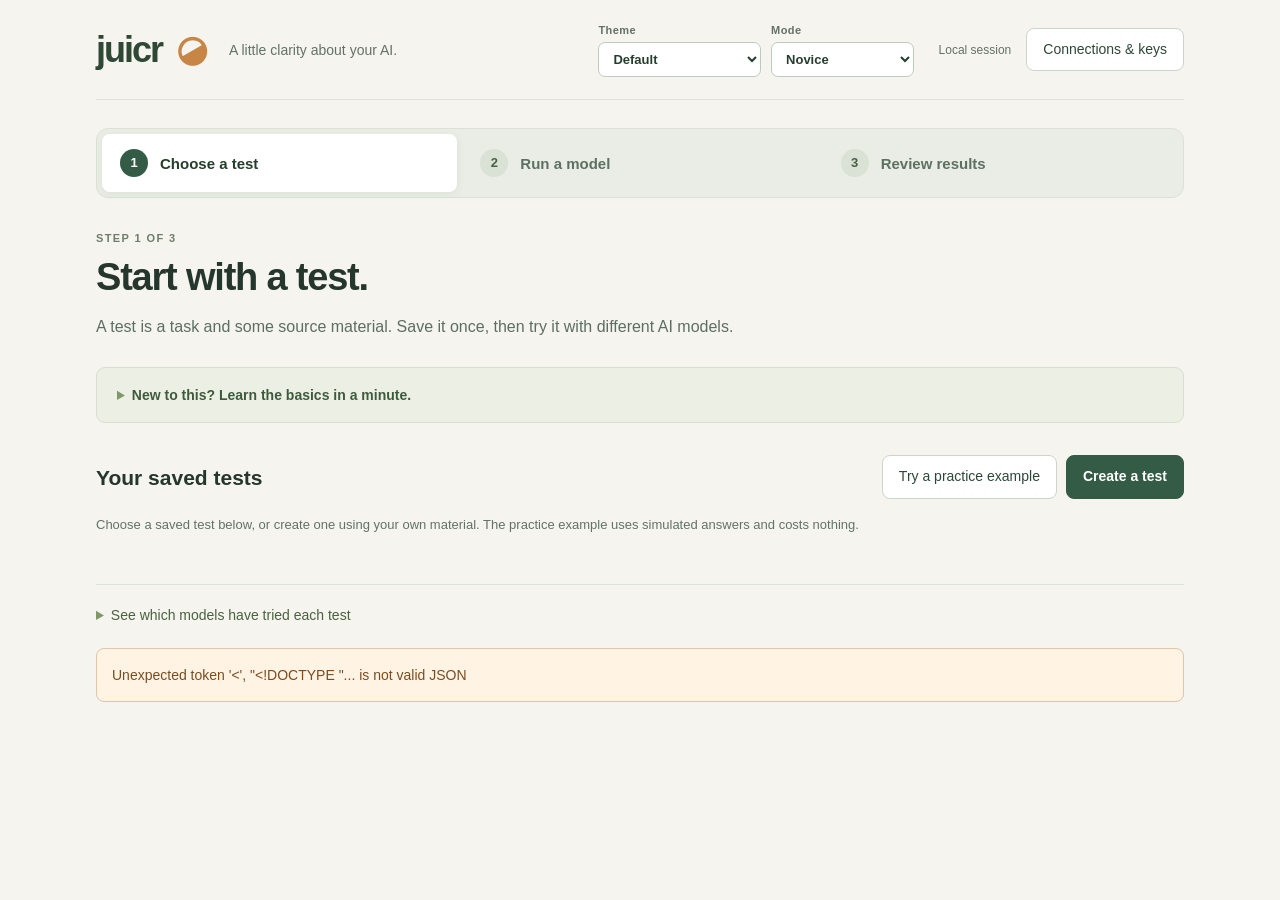
==== commit f7c81124: "Distinguish test cards in step 1; move Delete test into the editor Co-Authored-By: Claude Sonnet 5.5" ====
--- a/local_ui.html
+++ b/local_ui.html
@@ -12,7 +12,7 @@
 <section id="view-tests" class="page-view">
 <div class="section-head"><h2>Your saved tests</h2><div class="actions"><button id="example">Try a practice example</button><button id="new" class="primary">Create a test</button></div></div>
 <p class="hint">Choose a saved test below, or create one using your own material. The practice example uses simulated answers and costs nothing.</p><div id="test-list" class="test-cards"></div>
-<section id="test-editor" class="panel editor" hidden><div class="section-head"><h2 id="editor-heading">Create a test</h2><button id="editor-close">Cancel</button></div><label>Give this test a name<input id="title" aria-label="Test title" placeholder="For example: Summarize a project update"></label><label>What kind of task is it?<select id="task"><option value="writing">Writing — compose, explain or summarize</option><option value="extraction">Extraction — pull specific facts into a structure</option></select></label><label>What should the model do?<textarea id="instructions" rows="3" placeholder="For example: Write a short, clear announcement. Keep every fact accurate."></textarea><small>Write the task as you would explain it to a person.</small></label><label>Source material<textarea id="content" rows="7" placeholder="Paste the text you want the model to work with."></textarea><small id="chars">0 characters</small></label><details><summary>Add background and answer requirements (optional)</summary><label>Background / context<textarea id="context" rows="3" placeholder="Any extra information the model needs to understand the task."></textarea></label><label>What should a good answer include?<textarea id="criteria" rows="3" placeholder="For example: Include the date and budget. Do not invent missing details."></textarea><small>These requirements go to the model. JUICR does not automatically score them.</small></label></details><p id="definition-status" class="hint"></p><div class="actions"><button id="save-test-definition" class="primary">Save test & choose a model →</button><button id="continue-unsaved">Try once without saving</button></div></section>
+<section id="test-editor" class="panel editor" hidden><div class="section-head"><h2 id="editor-heading">Create a test</h2><button id="editor-close">Cancel</button></div><label>Give this test a name<input id="title" aria-label="Test title" placeholder="For example: Summarize a project update"></label><label>What kind of task is it?<select id="task"><option value="writing">Writing — compose, explain or summarize</option><option value="extraction">Extraction — pull specific facts into a structure</option></select></label><label>What should the model do?<textarea id="instructions" rows="3" placeholder="For example: Write a short, clear announcement. Keep every fact accurate."></textarea><small>Write the task as you would explain it to a person.</small></label><label>Source material<textarea id="content" rows="7" placeholder="Paste the text you want the model to work with."></textarea><small id="chars">0 characters</small></label><details><summary>Add background and answer requirements (optional)</summary><label>Background / context<textarea id="context" rows="3" placeholder="Any extra information the model needs to understand the task."></textarea></label><label>What should a good answer include?<textarea id="criteria" rows="3" placeholder="For example: Include the date and budget. Do not invent missing details."></textarea><small>These requirements go to the model. JUICR does not automatically score them.</small></label></details><p id="definition-status" class="hint"></p><div class="actions"><button id="save-test-definition" class="primary">Save test & choose a model →</button><button id="continue-unsaved">Try once without saving</button><button id="delete-test" class="danger" hidden>Delete this test</button></div></section>
 <details class="coverage-section"><summary>See which models have tried each test</summary><p class="hint">Each box belongs to one saved test and model. No results means it has not produced an answer for that test. Quick test loads everything for you; you still choose when to run it.</p><div class="coverage-controls"><label>Find a test<input id="test-filter" type="search" placeholder="Search test names"></label><label>Model focus<select id="coverage-model"><option value="">All tracked models</option></select></label><label class="remember"><input id="show-revisions" type="checkbox"> Include earlier test versions</label></div><div id="test-coverage" class="coverage-scroll"></div><p id="coverage-notice" class="hint" role="status"></p></details>
 </section>
 <section id="view-run" class="page-view" hidden>
--- a/local_ui.css
+++ b/local_ui.css
@@ -95,3 +95,6 @@
 @media(max-width:1050px){header{gap:15px}.tagline{display:none}.header-actions>span{display:none}:root[data-mode=expert] .setting-grid{grid-template-columns:repeat(2,minmax(0,1fr))}}
 @media(max-width:780px){header,:root[data-mode=learned] header,:root[data-mode=expert] header{height:auto;min-height:100px;flex-wrap:wrap;padding:15px 0;gap:12px}.appearance-controls{order:3;width:100%;gap:12px}.appearance-controls label,:root[data-mode=learned] .appearance-controls label,:root[data-mode=expert] .appearance-controls label{flex:1}.appearance-controls select,:root[data-mode=learned] .appearance-controls select,:root[data-mode=expert] .appearance-controls select{min-height:42px;width:100%;font-size:14px}:root[data-mode=learned] main,:root[data-mode=expert] main{padding:0 14px 25px}:root[data-mode=learned] .test-cards,:root[data-mode=expert] .test-cards,:root[data-mode=learned] .setting-grid,:root[data-mode=expert] .setting-grid{grid-template-columns:1fr}:root[data-mode=expert] input,:root[data-mode=expert] select,:root[data-mode=expert] textarea{font-size:16px;min-height:42px}:root[data-mode=expert] button,:root[data-mode=learned] button{min-height:40px}:root[data-mode=expert] .saved-result-row>.actions button{min-height:36px}}
 /* Palette changes apply immediately, avoiding low-contrast intermediate colors. */ button{transition:border-color .15s,box-shadow .15s}
+
+.test-card .test-source{font-size:13px;color:var(--muted);margin:0}.test-card .test-source strong{font-weight:600}.test-card .test-meta+.test-meta{margin-top:-4px}
+:root[data-mode=expert] .test-card>.test-source{display:none}
